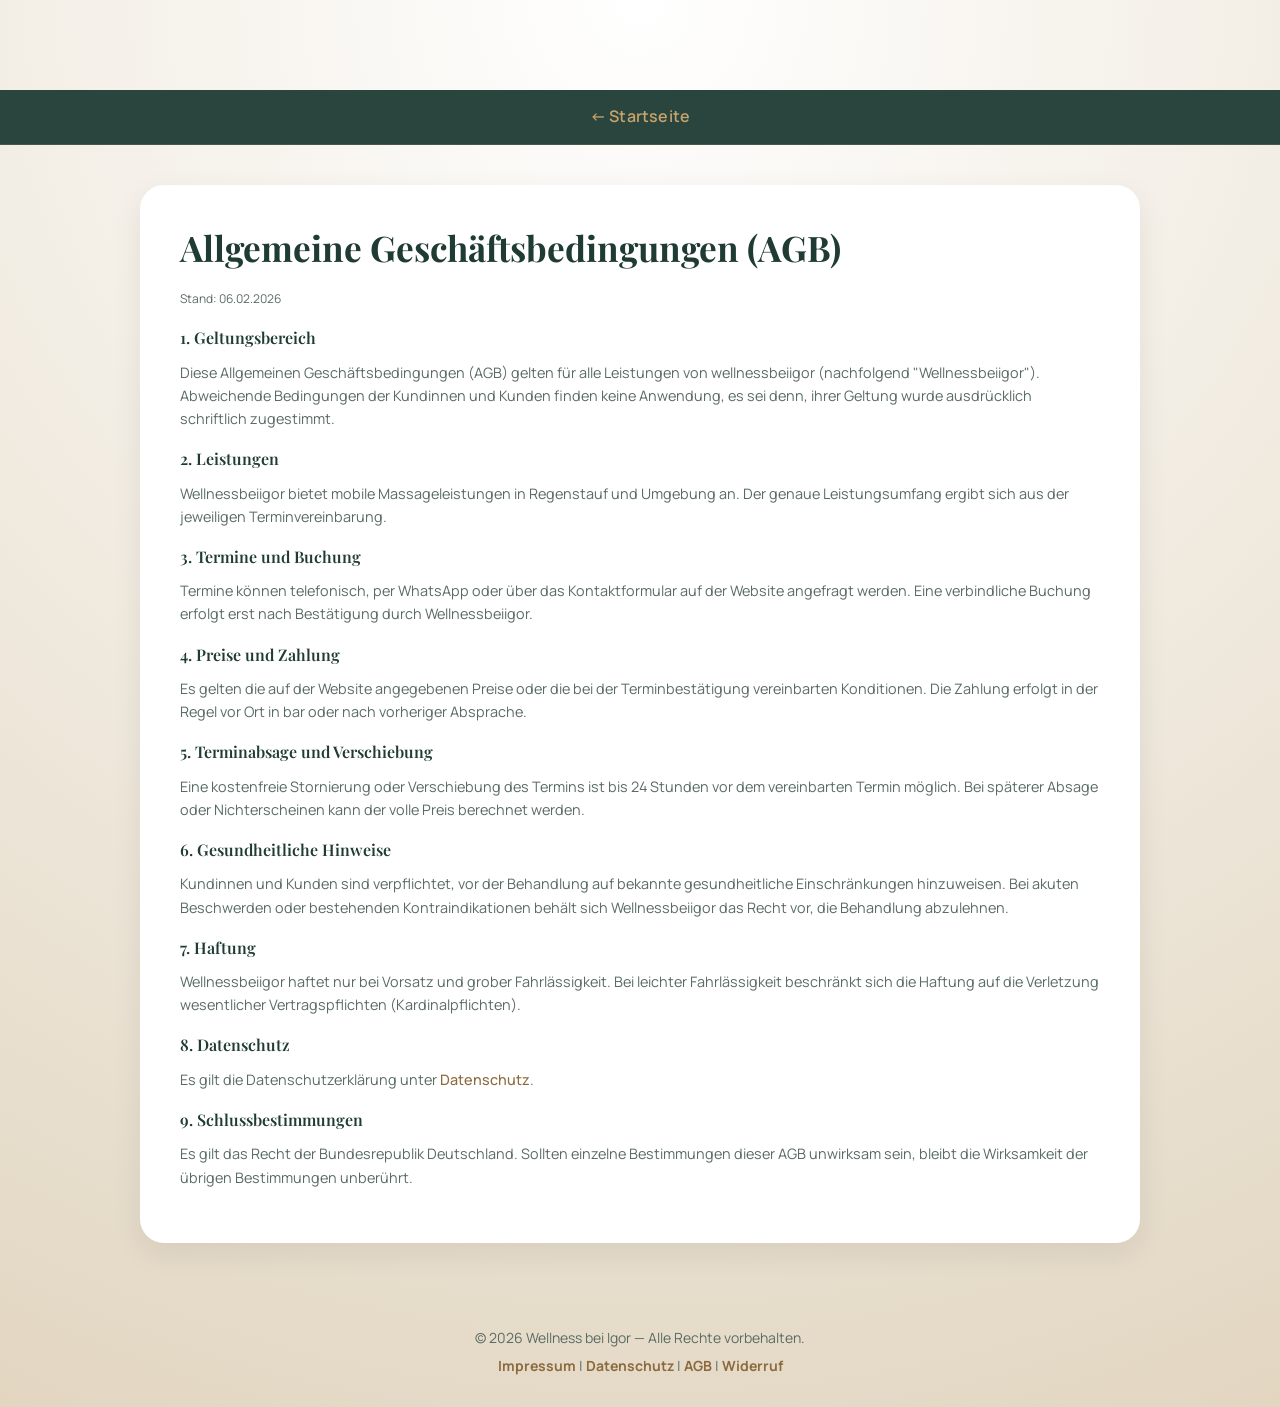
==== agb.html @ d2571547 "Initial commit Wellness project" ====
<!doctype html>
<html lang="de">
  <head>
    <meta charset="UTF-8" />
    <meta name="viewport" content="width=device-width, initial-scale=1.0" />
    <title>AGB – Wellness bei Igor</title>
    <meta
      name="description"
      content="Allgemeine Geschaeftsbedingungen von Wellness bei Igor."
    />
    <link rel="icon" type="image/png" sizes="512x512" href="/favicon-512.png" />
    <link
      rel="stylesheet"
      href="https://fonts.googleapis.com/css2?family=Manrope:wght@300;400;500;600;700&family=Playfair+Display:wght@500;600;700&family=Amarillo&display=swap"
    />
    <link rel="stylesheet" href="styles.css?v=1.33" />
    <script src="script.js?v=1.33" defer></script>
    <link
      rel="stylesheet"
      href="https://cdnjs.cloudflare.com/ajax/libs/font-awesome/6.5.0/css/all.min.css"
    />
  </head>
  <body class="legal-page">
    <nav>
      <ul>
        <li><a href="index.html" class="nav-back">← Startseite</a></li>
      </ul>
    </nav>

    <nav class="nav-hamburger">
      <div class="hamburger" id="hamburger">
        <span></span>
        <span></span>
        <span></span>
      </div>
      <ul class="nav-links" id="nav-links">
        <li><a href="index.html" class="nav-back">← Startseite</a></li>
      </ul>
    </nav>
    <main class="legal">
      <h1>Allgemeine Geschäftsbedingungen (AGB)</h1>
      <p><small>Stand: 06.02.2026</small></p>

      <h2>1. Geltungsbereich</h2>
      <p>
        Diese Allgemeinen Geschäftsbedingungen (AGB) gelten für alle Leistungen
        von wellnessbeiigor (nachfolgend "Wellnessbeiigor"). Abweichende
        Bedingungen der Kundinnen und Kunden finden keine Anwendung, es sei
        denn, ihrer Geltung wurde ausdrücklich schriftlich zugestimmt.
      </p>

      <h2>2. Leistungen</h2>
      <p>
        Wellnessbeiigor bietet mobile Massageleistungen in Regenstauf und
        Umgebung an. Der genaue Leistungsumfang ergibt sich aus der jeweiligen
        Terminvereinbarung.
      </p>

      <h2>3. Termine und Buchung</h2>
      <p>
        Termine können telefonisch, per WhatsApp oder über das Kontaktformular
        auf der Website angefragt werden. Eine verbindliche Buchung erfolgt erst
        nach Bestätigung durch Wellnessbeiigor.
      </p>

      <h2>4. Preise und Zahlung</h2>
      <p>
        Es gelten die auf der Website angegebenen Preise oder die bei der
        Terminbestätigung vereinbarten Konditionen. Die Zahlung erfolgt in der
        Regel vor Ort in bar oder nach vorheriger Absprache.
      </p>

      <h2>5. Terminabsage und Verschiebung</h2>
      <p>
        Eine kostenfreie Stornierung oder Verschiebung des Termins ist bis 24
        Stunden vor dem vereinbarten Termin möglich. Bei späterer Absage oder
        Nichterscheinen kann der volle Preis berechnet werden.
      </p>

      <h2>6. Gesundheitliche Hinweise</h2>
      <p>
        Kundinnen und Kunden sind verpflichtet, vor der Behandlung auf bekannte
        gesundheitliche Einschränkungen hinzuweisen. Bei akuten Beschwerden oder
        bestehenden Kontraindikationen behält sich Wellnessbeiigor das Recht
        vor, die Behandlung abzulehnen.
      </p>

      <h2>7. Haftung</h2>
      <p>
        Wellnessbeiigor haftet nur bei Vorsatz und grober Fahrlässigkeit. Bei
        leichter Fahrlässigkeit beschränkt sich die Haftung auf die Verletzung
        wesentlicher Vertragspflichten (Kardinalpflichten).
      </p>

      <h2>8. Datenschutz</h2>
      <p>
        Es gilt die Datenschutzerklärung unter
        <a href="datenschutz.html">Datenschutz</a>.
      </p>

      <h2>9. Schlussbestimmungen</h2>
      <p>
        Es gilt das Recht der Bundesrepublik Deutschland. Sollten einzelne
        Bestimmungen dieser AGB unwirksam sein, bleibt die Wirksamkeit der
        übrigen Bestimmungen unberührt.
      </p>
    </main>

    <footer>
      <p>
        © 2026 Wellness bei Igor — Alle Rechte vorbehalten.<br />
        <span class="footer-legal">
          <a href="impressum.html" class="footer-link">Impressum</a> |
          <a href="datenschutz.html" class="footer-link">Datenschutz</a> |
          <a href="agb.html" class="footer-link">AGB</a> |
          <a href="widerruf.html" class="footer-link">Widerruf</a>
        </span>
      </p>
    </footer>
  </body>
</html>
---- styles.css ----
@font-face {
  font-family: "Amarillo";
  src: url("Amarillo.woff2") format("woff2");
  font-weight: 400;
  font-style: normal;
  font-display: swap;
}

:root {
  --bg-main: #e2d6c1;
  --bg-soft: #efe6db;
  --bg-deep: #1f3b34;
  --accent: #c6a36b;
  --accent-dark: #8c6a3e;
  --text-dark: #1e2a26;
  --text-soft: #5a6b64;
  --white: #ffffff;
  --shadow: 0 16px 40px rgba(18, 28, 25, 0.15);
  --shadow-soft: 0 10px 30px rgba(18, 28, 25, 0.08);
}

@keyframes slideInUp {
  from {
    opacity: 0;
    transform: translateY(40px);
  }
  to {
    opacity: 1;
    transform: translateY(0);
  }
}

@keyframes slideInLeft {
  from {
    opacity: 0;
    transform: translateX(-40px);
  }
  to {
    opacity: 1;
    transform: translateX(0);
  }
}

.scroll-reveal {
  opacity: 0;
  transform: translateY(40px);
}

.scroll-reveal.visible {
  animation: slideInUp 0.6s ease-out forwards;
}

.scroll-reveal-item {
  opacity: 0;
  transform: translateY(30px);
}

.scroll-reveal-item.visible {
  animation: slideInUp 0.6s ease-out forwards;
}

* {
  margin: 0;
  padding: 0;
  box-sizing: border-box;
}

html {
  scroll-behavior: smooth;
}

body {
  font-family: "Manrope", Arial, sans-serif;
  background: radial-gradient(circle at top, #ffffff, var(--bg-main));
  color: var(--text-dark);
  line-height: 1.6;
  padding-top: 90px;
  overflow-x: hidden;
}

body.menu-open {
  overflow: hidden;
}

nav {
  display: flex;
  justify-content: center;
  align-items: center;
  width: 100%;
  padding: 14px 20px;
  position: fixed;
  top: 0;
  left: 0;
  background: rgba(31, 59, 52, 0.95);
  z-index: 1000;
  backdrop-filter: blur(12px);
  border-bottom: 1px solid rgba(198, 163, 107, 0.2);
}

nav ul {
  display: flex;
  gap: 24px;
  list-style: none;
}

nav a {
  text-decoration: none;
  font-size: 18px;
  color: var(--white);
  font-weight: 600;
  letter-spacing: 0.2px;
}

nav a:hover {
  color: var(--accent);
}

nav a.nav-back {
  color: var(--accent);
  font-size: 16px;
}

nav a.nav-back:hover {
  color: var(--white);
}

.nav-hamburger {
  display: none;
}

.hamburger {
  width: 28px;
  height: 25px;
  display: flex;
  flex-direction: column;
  justify-content: space-between;
  cursor: pointer;
  z-index: 10001;
}

.hamburger span {
  display: block;
  height: 3px;
  background: #ffffff;
  border-radius: 3px;
  transition: all 0.3s ease;
}

.hamburger.active span:nth-child(1) {
  transform: rotate(45deg) translate(6px, 6px);
}

.hamburger.active span:nth-child(2) {
  opacity: 0;
}

.hamburger.active span:nth-child(3) {
  transform: rotate(-45deg) translate(6px, -6px);
}

.nav-links {
  display: flex;
  flex-direction: column;
  position: fixed;
  top: 60px;
  right: 15px;
  background: linear-gradient(135deg, var(--bg-deep), rgba(31, 59, 52, 0.95));
  border: 1px solid rgba(198, 163, 107, 0.3);
  border-radius: 14px;
  box-shadow: 0 10px 40px rgba(0, 0, 0, 0.3);
  overflow: hidden;
  opacity: 0;
  transform: translateY(-20px);
  pointer-events: none;
  transition: all 0.4s ease;
  padding: 10px 0;
  min-width: 210px;
  z-index: 10000;
  background-image: var(--menu-bg-image, none);
  background-size: cover;
  background-position: center;
  background-repeat: no-repeat;
}

.nav-links.open {
  opacity: 1;
  transform: translateY(0);
  pointer-events: auto;
}

.nav-links li {
  list-style: none;
  opacity: 0;
  transform: translateY(-10px);
  transition: all 0.3s ease;
  padding: 10px 20px;
}

.nav-links.open li {
  opacity: 1;
  transform: translateY(0);
}

.nav-links a {
  text-decoration: none;
  color: var(--white);
  font-weight: 600;
  display: block;
  letter-spacing: 0.3px;
}

.nav-links a:hover {
  color: var(--accent);
}

.nav-links a.nav-back {
  color: var(--accent);
  font-size: 0.95rem;
}

.nav-links a.nav-back:hover {
  color: var(--white);
}

.nav-divider {
  height: 1px;
  background: rgba(198, 163, 107, 0.3);
  margin: 6px 0;
}

.nav-links li:nth-child(2).nav-divider {
  margin: 2px 0 6px 0;
}

.nav-brand {
  color: var(--accent);
  font-weight: 700;
  font-size: 0.95rem;
  letter-spacing: 0.5px;
  padding: 12px 20px;
  text-transform: uppercase;
}

.nav-links.open li:nth-child(1) {
  transition-delay: 0.05s;
}
.nav-links.open li:nth-child(2) {
  transition-delay: 0.1s;
}
.nav-links.open li:nth-child(3) {
  transition-delay: 0.15s;
}
.nav-links.open li:nth-child(4) {
  transition-delay: 0.2s;
}
.nav-links.open li:nth-child(5) {
  transition-delay: 0.25s;
}
.nav-links.open li:nth-child(6) {
  transition-delay: 0.3s;
}
.nav-links.open li:nth-child(7) {
  transition-delay: 0.35s;
}
.nav-links.open li:nth-child(8) {
  transition-delay: 0.4s;
}
.nav-links.open li:nth-child(9) {
  transition-delay: 0.45s;
}
.nav-links.open li:nth-child(10) {
  transition-delay: 0.5s;
}
.nav-links.open li:nth-child(11) {
  transition-delay: 0.55s;
}
.nav-links.open li:nth-child(12) {
  transition-delay: 0.6s;
}
.nav-links.open li:nth-child(13) {
  transition-delay: 0.65s;
}

.hero {
  width: min(1200px, 92%);
  margin: -12px auto 100px;
  display: grid;
  grid-template-columns: repeat(auto-fit, minmax(280px, 1fr));
  gap: 32px;
  align-items: center;
  position: relative;
}

.hero > * {
  min-width: 0;
}

.hero::before {
  content: "";
  position: absolute;
  inset: -40px -20px auto -20px;
  height: 300px;
  background: linear-gradient(120deg, #ffffff, #f0e5d6);
  border-radius: 28px;
  z-index: -1;
  box-shadow: var(--shadow-soft);
}

.hero-content h1 {
  font-family: "Amarillo", sans-serif;
  font-size: clamp(1.5rem, 4vw, 2.8rem);
  color: var(--bg-deep);
  margin-bottom: 6px;
  white-space: nowrap;
}

.hero-badge {
  display: inline-block;
  padding: 8px 16px;
  border-radius: 999px;
  background: rgba(198, 163, 107, 0.15);
  color: var(--accent-dark);
  font-weight: 600;
  text-transform: uppercase;
  letter-spacing: 1.2px;
  font-size: 0.75rem;
  margin-bottom: 16px;
}

.hero-lead {
  color: var(--text-soft);
  font-size: clamp(1.05rem, 2.8vw, 1.25rem);
  margin-top: 25px;
  margin-bottom: 24px;
}

.hero-actions {
  display: flex;
  flex-wrap: wrap;
  gap: 12px;
  margin-bottom: 28px;
}

.btn {
  display: inline-flex;
  align-items: center;
  justify-content: center;
  padding: 12px 22px;
  border-radius: 999px;
  text-decoration: none;
  font-weight: 600;
  transition:
    transform 0.2s ease,
    box-shadow 0.2s ease;
  min-height: 44px;
}

.btn-primary {
  background: var(--bg-deep);
  color: var(--white);
  box-shadow: var(--shadow-soft);
}

.btn-ghost {
  border: 1px solid rgba(31, 59, 52, 0.2);
  color: var(--bg-deep);
  background: transparent;
}

.btn:hover {
  transform: translateY(-2px);
}

.hero-meta {
  display: grid;
  grid-template-columns: repeat(auto-fit, minmax(140px, 1fr));
  gap: 16px;
}

.hero-meta div {
  background: var(--white);
  border-radius: 18px;
  padding: 16px;
  box-shadow: var(--shadow-soft);
  text-align: center;
}

.hero-meta span {
  display: block;
  font-size: 1.2rem;
  font-weight: 700;
  color: var(--bg-deep);
}

.hero-meta small {
  color: var(--text-soft);
  font-size: 0.85rem;
}

.hero-panel {
  background: var(--white);
  border-radius: 22px;
  padding: 24px;
  box-shadow: var(--shadow);
}

.hero-panel h2 {
  font-family: "Playfair Display", serif;
  font-size: clamp(1.4rem, 3vw, 2rem);
  margin-bottom: 10px;
  color: var(--bg-deep);
}

.hero-panel p {
  color: var(--text-soft);
  margin-bottom: 16px;
}

.hero-slider {
  position: relative;
  height: clamp(320px, 60vh, 520px);
  overflow: hidden;
  margin: 20px auto 100px;
  width: min(1200px, 92%);
  border-radius: 26px;
  box-shadow: var(--shadow);
}

.slide {
  position: absolute;
  inset: 0;
  background-size: cover;
  background-position: center;
  opacity: 0;
  transition: opacity 1s ease;
}

.slide::after {
  content: "";
  position: absolute;
  inset: 0;
  background: linear-gradient(90deg, rgba(0, 0, 0, 0.45), transparent);
}

.slide.active {
  opacity: 1;
}

.slide-text {
  position: absolute;
  bottom: 18%;
  left: 10%;
  color: white;
  opacity: 0;
  transform: translateY(20px);
  transition: 0.8s;
  z-index: 1;
}

.slide-text h1 {
  font-family: "Playfair Display", serif;
  font-size: clamp(2rem, 4vw, 2.8rem);
  margin-bottom: 8px;
}

.slide-text.active {
  opacity: 1;
  transform: translateY(0);
}

#offers {
  width: min(1200px, 92%);
  margin: 0 auto;
  padding: 100px 0 100px;
  text-align: center;
  display: grid;
  grid-template-columns: repeat(auto-fit, minmax(250px, 1fr));
  gap: 24px;
}

#offers h2 {
  grid-column: 1 / -1;
  margin-bottom: 10px;
  font-family: "Playfair Display", serif;
  font-size: clamp(1.8rem, 4vw, 2.6rem);
  color: var(--bg-deep);
}

.card {
  background: var(--white);
  border-radius: 22px;
  box-shadow: var(--shadow-soft);
  cursor: pointer;
  transition: transform 0.3s ease;
  overflow: hidden;
  display: flex;
  flex-direction: column;
  text-align: left;
}

.card:hover {
  transform: translateY(-6px);
}

.card img {
  width: 100%;
  height: 200px;
  object-fit: cover;
}

.card h2 {
  padding: 16px 16px 6px;
  font-size: 1.1rem;
  color: var(--bg-deep);
}

.card .price {
  padding: 0 16px 6px;
  font-weight: 700;
  color: var(--accent-dark);
}

.card p {
  padding: 0 16px 20px;
  color: var(--text-soft);
  flex-grow: 1;
}

#offers .scroll-reveal-item:nth-child(2) {
  animation-delay: 0.1s;
}

#offers .scroll-reveal-item:nth-child(3) {
  animation-delay: 0.2s;
}

#offers .scroll-reveal-item:nth-child(4) {
  animation-delay: 0.3s;
}

#offers .scroll-reveal-item:nth-child(5) {
  animation-delay: 0.4s;
}

.benefits,
.process,
.faq {
  width: min(1200px, 92%);
  margin: 0 auto 100px;
  text-align: center;
}

.audience,
.equipment,
.service-area {
  width: min(1200px, 92%);
  margin: 0 auto 100px;
  text-align: center;
}

.benefits h2,
.process h2,
.faq h2,
#testimonials h2 {
  font-family: "Playfair Display", serif;
  font-size: clamp(1.8rem, 4vw, 2.5rem);
  color: var(--bg-deep);
  margin-bottom: 24px;
}

.audience h2,
.equipment h2,
.service-area h2 {
  font-family: "Playfair Display", serif;
  font-size: clamp(1.8rem, 4vw, 2.5rem);
  color: var(--bg-deep);
  margin-bottom: 24px;
}

.audience-grid {
  display: grid;
  grid-template-columns: repeat(auto-fit, minmax(220px, 1fr));
  gap: 18px;
}

.audience-grid article {
  background: var(--white);
  border-radius: 20px;
  padding: 20px;
  box-shadow: var(--shadow-soft);
  text-align: left;
}

.audience-grid h3 {
  margin-bottom: 8px;
  color: var(--bg-deep);
}

.audience-grid p {
  color: var(--text-soft);
  font-size: 0.95rem;
}

.audience-grid .scroll-reveal-item:nth-child(1) {
  animation-delay: 0.1s;
}

.audience-grid .scroll-reveal-item:nth-child(2) {
  animation-delay: 0.2s;
}

.audience-grid .scroll-reveal-item:nth-child(3) {
  animation-delay: 0.3s;
}

.audience-grid .scroll-reveal-item:nth-child(4) {
  animation-delay: 0.4s;
}

.equipment-card {
  background: var(--white);
  border-radius: 24px;
  padding: 26px;
  box-shadow: var(--shadow-soft);
  display: grid;
  grid-template-columns: repeat(auto-fit, minmax(240px, 1fr));
  gap: 20px;
  text-align: left;
}

.equipment-card p {
  color: var(--text-soft);
  margin-bottom: 16px;
}

.pill-list {
  display: flex;
  flex-wrap: wrap;
  gap: 10px;
}

.pill-list span {
  background: rgba(198, 163, 107, 0.2);
  color: var(--accent-dark);
  padding: 6px 12px;
  border-radius: 999px;
  font-size: 0.85rem;
  font-weight: 600;
}

.equipment-note {
  background: linear-gradient(120deg, #1f3b34, #2d5a4f);
  color: var(--white);
  border-radius: 20px;
  padding: 20px;
}

.equipment-note h3 {
  margin-bottom: 8px;
}

.equipment-note p {
  color: rgba(255, 255, 255, 0.85);
}

.service-area p {
  color: var(--text-soft);
  margin-bottom: 16px;
}

.area-list {
  display: flex;
  flex-wrap: wrap;
  gap: 10px;
  justify-content: center;
  margin-bottom: 18px;
}

.area-list span {
  background: var(--white);
  border: 1px solid rgba(31, 59, 52, 0.15);
  padding: 6px 12px;
  border-radius: 999px;
  font-size: 0.9rem;
  color: var(--bg-deep);
}

.benefit-grid {
  display: grid;
  grid-template-columns: repeat(auto-fit, minmax(220px, 1fr));
  gap: 18px;
}

.benefit-grid article {
  background: var(--white);
  border-radius: 20px;
  padding: 20px;
  box-shadow: var(--shadow-soft);
}

.benefit-grid i {
  font-size: 1.5rem;
  color: var(--accent-dark);
  margin-bottom: 10px;
}

.benefit-grid h3 {
  margin-bottom: 8px;
  color: var(--bg-deep);
}

.benefit-grid p {
  color: var(--text-soft);
  font-size: 0.95rem;
}

.benefit-grid .scroll-reveal-item:nth-child(1) {
  animation-delay: 0.1s;
}

.benefit-grid .scroll-reveal-item:nth-child(2) {
  animation-delay: 0.2s;
}

.benefit-grid .scroll-reveal-item:nth-child(3) {
  animation-delay: 0.3s;
}

.benefit-grid .scroll-reveal-item:nth-child(4) {
  animation-delay: 0.4s;
}

.process-grid {
  display: grid;
  grid-template-columns: repeat(auto-fit, minmax(220px, 1fr));
  gap: 18px;
}

.process-grid div {
  background: var(--white);
  border-radius: 20px;
  padding: 22px;
  box-shadow: var(--shadow-soft);
  text-align: left;
}

.process-grid span {
  width: 36px;
  height: 36px;
  border-radius: 50%;
  display: inline-flex;
  align-items: center;
  justify-content: center;
  background: rgba(198, 163, 107, 0.2);
  color: var(--accent-dark);
  font-weight: 700;
  margin-bottom: 10px;
}

.process-grid h3 {
  margin-bottom: 8px;
  color: var(--bg-deep);
}

.process-grid p {
  color: var(--text-soft);
  font-size: 0.95rem;
}

.process-grid .scroll-reveal-item:nth-child(1) {
  animation-delay: 0.1s;
}

.process-grid .scroll-reveal-item:nth-child(2) {
  animation-delay: 0.2s;
}

.process-grid .scroll-reveal-item:nth-child(3) {
  animation-delay: 0.3s;
}

.faq-grid {
  display: grid;
  grid-template-columns: repeat(auto-fit, minmax(240px, 1fr));
  gap: 18px;
  text-align: left;
}

.faq-grid details {
  background: var(--white);
  border-radius: 18px;
  padding: 16px 18px;
  box-shadow: var(--shadow-soft);
}

.faq-grid summary {
  cursor: pointer;
  font-weight: 600;
  color: var(--bg-deep);
  margin-bottom: 8px;
}

.faq-grid p {
  color: var(--text-soft);
  font-size: 0.95rem;
}

.detail {
  position: fixed;
  inset: 0;
  background: rgba(0, 0, 0, 0.85);
  display: none;
  align-items: center;
  justify-content: center;
  z-index: 9999;
}

.detail.open {
  display: flex;
}

.panel {
  width: 95%;
  max-width: 1100px;
  max-height: 95vh;
  overflow-y: auto;
  background: linear-gradient(to bottom, #fff, #f5ede3);
  border-radius: 24px;
  padding: 30px;
}

.detail-image {
  width: 100%;
  height: 420px;
  object-fit: cover;
  border-radius: 20px;
  margin-bottom: 25px;
}

.features {
  display: flex;
  flex-wrap: wrap;
  gap: 8px;
  margin: 15px 0;
}

.chip {
  background: var(--accent);
  color: white;
  padding: 6px 14px;
  border-radius: 20px;
  font-size: 0.85rem;
}

.meta {
  display: flex;
  justify-content: space-between;
  align-items: center;
}

#cta {
  width: min(1000px, 92%);
  margin: 0 auto 100px;
  padding: 40px 30px;
  text-align: center;
  background: linear-gradient(120deg, #1f3b34, #2d5a4f);
  color: var(--white);
  border-radius: 28px;
  box-shadow: var(--shadow);
}

#cta p {
  font-style: normal;
  font-size: clamp(1rem, 2.6vw, 1.3rem);
  color: rgba(255, 255, 255, 0.9);
}

#booking {
  width: min(700px, 92%);
  margin: 0 auto 100px;
  padding: 30px 25px;
  border-radius: 24px;
  box-shadow: var(--shadow-soft);
  background: var(--white);
}

#booking h2 {
  font-family: "Playfair Display", serif;
  color: var(--bg-deep);
  margin-bottom: 8px;
}

.form-group {
  display: flex;
  flex-direction: column;
  margin-bottom: 15px;
}

input,
select,
button {
  padding: 12px;
  border-radius: 12px;
  border: 1px solid rgba(30, 42, 38, 0.2);
  width: 100%;
  font-family: inherit;
}

button {
  background: var(--bg-deep);
  color: white;
  border: none;
  cursor: pointer;
  min-height: 44px;
  font-weight: 600;
}

.social-buttons {
  width: min(1200px, 92%);
  margin: 60px auto 40px;
  display: flex;
  justify-content: center;
  gap: 20px;
  z-index: 1000;
}

.social-btn {
  width: 56px;
  height: 56px;
  border-radius: 50%;
  display: grid;
  place-items: center;
  color: white;
  font-size: 1.2rem;
  transition:
    transform 0.2s ease,
    box-shadow 0.2s ease;
  box-shadow: var(--shadow-soft);
}

.social-btn:hover {
  transform: translateY(-4px);
  box-shadow: var(--shadow);
}

.instagram {
  background: #e1306c;
}
.whatsapp {
  background: #25d366;
}
.facebook {
  background: #1877f2;
}

.hidden {
  display: none;
}

.footer-logo {
  display: flex;
  justify-content: center;
  margin: 50px 0 20px;
}

.footer-logo img {
  max-width: 180px;
}

footer {
  text-align: center;
  padding: 24px 0 30px;
  font-size: 14px;
  color: var(--text-soft);
}

footer .footer-link {
  color: var(--accent-dark);
  text-decoration: none;
  font-weight: bold;
}

.footer-legal {
  display: inline-block;
  margin-top: 6px;
}

.legal {
  width: min(1000px, 92%);
  margin: 40px auto 60px;
  background: var(--white);
  border-radius: 24px;
  padding: 40px;
  box-shadow: var(--shadow-soft);
}

.legal h1 {
  font-family: "Playfair Display", serif;
  color: var(--bg-deep);
  margin-bottom: 16px;
  font-size: clamp(1.8rem, 4vw, 2.2rem);
  line-height: 1.3;
}

.legal h2 {
  font-family: "Playfair Display", serif;
  color: var(--bg-deep);
  margin: 24px 0 12px;
  font-size: 1.3rem;
  font-weight: 600;
}

.legal p {
  color: var(--text-soft);
  line-height: 1.8;
  margin-bottom: 14px;
  font-size: 1rem;
}

.legal ul,
.legal ol {
  margin-left: 24px;
  margin-bottom: 14px;
  color: var(--text-soft);
  line-height: 1.8;
}

.legal li {
  margin-bottom: 8px;
  font-size: 1rem;
}

.legal a {
  color: var(--accent-dark);
  text-decoration: none;
  font-weight: 500;
}

.legal a:hover {
  color: var(--bg-deep);
  text-decoration: underline;
}

.legal small {
  font-size: 0.85rem;
  color: var(--text-soft);
}

.legal-page nav {
  position: sticky;
  top: 0;
  background: rgba(31, 59, 52, 0.95);
  padding: 14px 20px;
  border-bottom: 1px solid rgba(198, 163, 107, 0.2);
}

.legal-page nav ul {
  display: flex;
  gap: 24px;
  align-items: center;
}

.legal-page nav li:first-child {
  margin-right: 0;
  padding-right: 0;
  border-right: none;
}

.legal-page nav li:first-child a {
  color: var(--accent);
  font-size: 16px;
}

.legal-page nav li:nth-child(2) {
  display: none;
  padding-left: 0;
}

@media (max-width: 768px) {
  .legal-page .nav-hamburger {
    display: flex;
  }

  .legal-page .hamburger {
    display: none;
  }

  .legal-page .nav-links {
    position: static;
    opacity: 1;
    transform: none;
    pointer-events: auto;
    flex-direction: row;
    background: transparent;
    border: none;
    box-shadow: none;
    padding: 14px 18px;
    min-width: auto;
    flex-grow: 1;
  }

  .legal-page .nav-links li {
    opacity: 1;
    transform: none;
    padding: 0;
    margin: 0;
  }

  .legal-page .nav-links li a {
    color: var(--accent);
    font-size: 16px;
  }

  .legal-page nav ul {
    gap: 0;
  }

  .legal-page nav li:first-child {
    margin-right: 0;
    padding-right: 0;
    border-right: none;
  }

  .legal-page .nav-hamburger {
    display: flex;
    justify-content: flex-start;
  }

  .legal {
    padding: 28px 24px;
    margin: 30px auto 50px;
  }

  .legal h1 {
    font-size: 1.8rem;
    margin-bottom: 12px;
  }

  .legal h2 {
    font-size: 1.1rem;
    margin: 18px 0 10px;
  }

  .legal p {
    font-size: 0.95rem;
    line-height: 1.65;
  }

  .legal ul,
  .legal ol {
    margin-left: 20px;
    font-size: 0.95rem;
  }

  .legal li {
    margin-bottom: 8px;
  }

  .legal a {
    color: var(--accent-dark);
    font-weight: 500;
  }
}

footer .footer-link:hover {
  color: var(--bg-deep);
}

.legal-links {
  background-color: var(--bg-soft);
  border-left: 4px solid var(--accent);
  padding: 20px;
  margin: 30px 0;
  border-radius: 4px;
}

.legal-links h3 {
  font-size: 1rem;
  font-weight: 600;
  margin-bottom: 15px;
  color: var(--text-dark);
}

.legal-links ul {
  list-style: none;
  padding: 0;
  margin: 0;
}

.legal-links li {
  margin-bottom: 10px;
}

.legal-links a {
  color: var(--accent-dark);
  text-decoration: none;
  font-weight: 500;
  transition: color 0.3s ease;
}

.legal-links a:hover {
  color: var(--accent);
  text-decoration: underline;
}

.kontakt {
  display: flex;
  justify-content: center;
  align-items: center;
  text-align: center;
  margin: 40px 0;
  font-size: 1.1rem;
  line-height: 1.6;
  color: var(--text-dark);
}

.kontakt i {
  margin-right: 8px;
  color: var(--accent-dark);
}

.stars {
  color: #f2c94c;
  margin-bottom: 10px;
  font-size: 1.2rem;
}

#testimonials {
  width: min(1200px, 92%);
  margin: 0 auto 100px;
  padding-top: 40px;
  overflow: hidden;
}

.testimonials-slider {
  overflow: hidden;
}

.testimonials-track {
  display: flex;
  transition: transform 0.6s ease;
}

.testimonial {
  flex: 0 0 100%;
  padding: 50px 20px;
  box-sizing: border-box;
  background-color: var(--bg-deep);
  color: var(--white);
  text-align: center;
  border-radius: 20px;
  box-shadow: var(--shadow-soft);
}

.testimonial cite {
  display: block;
  margin-top: 12px;
  color: rgba(255, 255, 255, 0.8);
}

.testimonial-arrows {
  display: none;
  justify-content: center;
  gap: 20px;
  margin-top: 20px;
}

.testimonial-arrows button {
  background: var(--bg-deep);
  border: none;
  color: #fff;
  font-size: 32px;
  width: 48px;
  height: 48px;
  border-radius: 50%;
  cursor: pointer;
  display: flex;
  align-items: center;
  justify-content: center;
  transition: transform 0.2s ease;
}

.testimonial-arrows button:hover {
  transform: scale(1.1);
}

.contact-section {
  width: min(1100px, 92%);
  margin: 100px auto 100px;
  padding: 50px 30px;
  background: rgb(255, 241, 220);
  border-radius: 24px;
  box-shadow: var(--shadow-soft);
  text-align: center;
}

.contact-section h2 {
  font-size: clamp(1.7rem, 3vw, 2.3rem);
  color: var(--bg-deep);
  margin-bottom: 16px;
  font-family: "Playfair Display", serif;
}

.contact-info {
  font-size: 1rem;
  color: var(--text-dark);
  line-height: 1.8;
  margin-bottom: 12px;
}

.contact-info a,
.kontakt a {
  color: var(--text-dark);
  text-decoration: none;
  font-weight: 500;
  transition: color 0.3s ease;
}

.contact-info a:visited,
.kontakt a:visited {
  color: var(--text-dark);
}

.contact-info a:hover,
.contact-info a:focus,
.kontakt a:hover,
.kontakt a:focus {
  color: var(--accent-dark);
  text-decoration: underline;
}

.opening-hours {
  font-size: 1rem;
  color: var(--accent-dark);
  margin-bottom: 20px;
  font-weight: 600;
}

.map-wrapper {
  position: relative;
  width: min(680px, 92%);
  height: 380px;
  margin: 0 auto 30px;
  border-radius: 18px;
  overflow: hidden;
  box-shadow: var(--shadow);
}

.map-wrapper iframe {
  position: absolute;
  inset: 0;
  width: 100%;
  height: 100%;
  border: 0;
}

.full-line {
  width: min(1200px, 92%);
  height: 2px;
  margin: 80px auto;
  background: linear-gradient(
    to right,
    transparent,
    rgba(31, 59, 52, 0.4),
    transparent
  );
}

@media (max-width: 1024px) {
  nav {
    display: none;
  }

  .nav-hamburger {
    display: flex;
    justify-content: space-between;
    align-items: flex-start;
    padding: 14px 18px;
    position: fixed;
    top: 0;
    left: 0;
    width: 100%;
    background: rgba(31, 59, 52, 0.63);
    z-index: 1000;
    backdrop-filter: blur(12px);
    border-bottom: 1px solid rgba(198, 163, 107, 0.2);
  }

  .nav-links {
    position: fixed;
    inset: 0;
    margin: 0;
    min-width: 100%;
    width: 100vw;
    height: 100vh;
    padding: 120px 28px 40px;
    border: none;
    border-radius: 0;
    background-image: var(--menu-bg-image);
    background-size: cover;
    background-position: center;
    background-repeat: no-repeat;
    box-shadow: none;
    justify-content: center;
    align-items: center;
    gap: 24px;
    text-align: center;
    opacity: 0;
    transform: translateY(-12px);
    transition:
      opacity 0.4s ease,
      transform 0.4s ease;
  }

  .nav-links.open {
    opacity: 1;
    transform: translateY(0);
    pointer-events: auto;
  }

  .nav-links::before {
    content: "";
    position: absolute;
    inset: 0;
    background: rgba(0, 0, 0, 0.5);
    pointer-events: none;
  }

  .nav-links li {
    text-align: center;
    padding: 0;
    position: relative;
    z-index: 2;
    transform: translateY(18px);
    opacity: 0;
    transition:
      transform 0.35s ease,
      opacity 0.35s ease;
  }

  .nav-links.open li {
    transform: translateY(0);
    opacity: 1;
  }

  .nav-links a {
    font-size: clamp(1.75rem, 5vw, 2.5rem);
    color: #ffffff;
    position: relative;
    display: inline-block;
    padding: 6px 0;
    transition: opacity 0.2s ease;
  }

  .nav-links a::after {
    content: "";
    position: absolute;
    left: 0;
    bottom: 0;
    width: 100%;
    height: 2px;
    background: rgba(255, 255, 255, 0.7);
    transform: scaleX(0);
    transform-origin: left;
    transition: transform 0.25s ease;
  }

  .nav-links a:hover,
  .nav-links a:focus {
    opacity: 0.85;
  }

  .nav-links a:hover::after,
  .nav-links a:focus::after {
    transform: scaleX(1);
  }

  .nav-divider {
    width: min(320px, 70%);
    margin: 10px auto;
  }

  .nav-brand {
    margin-top: 14px;
  }

  .testimonial-arrows {
    display: flex;
  }
}

@media (max-width: 768px) {
  body {
    padding-top: 80px;
  }

  .hero::before {
    height: 240px;
  }

  .hero-meta {
    grid-template-columns: repeat(2, 1fr);
  }

  .hero-slider {
    border-radius: 20px;
  }

  .social-buttons {
    margin: 50px auto 40px;
    gap: 18px;
  }

  .social-btn {
    width: 54px;
    height: 54px;
    font-size: 1.15rem;
  }
}

.legal h2 {
  font-size: 1rem;
  margin: 16px 0 10px;
}

.legal p {
  font-size: 0.9rem;
  line-height: 1.6;
}

.legal small {
  font-size: 0.75rem;
  color: var(--text-soft);
}

.legal ul,
.legal ol {
  margin-left: 18px;
  font-size: 0.9rem;
}

.legal li {
  margin-bottom: 6px;
  line-height: 1.5;
}

.legal br {
  line-height: 1.4;
}

@media (max-width: 480px) {
  body {
    padding-top: 72px;
  }

  .hero-lead {
    font-size: 1.05rem;
    line-height: 1.55;
    overflow-wrap: anywhere;
    hyphens: auto;
  }

  .hero::before {
    inset: -20px -10px auto -10px;
    height: 210px;
  }

  .hero-meta {
    grid-template-columns: 1fr;
  }

  .hero-content h1 {
    font-family: "Amarillo", sans-serif !important;
    font-size: 1.65rem;
    text-align: center;
  }

  .map-wrapper {
    height: 300px;
  }

  .legal {
    padding: 20px 16px;
    margin: 20px auto 40px;
    border-radius: 16px;
  }

  .legal h1 {
    font-size: 1.35rem;
    margin-bottom: 8px;
    line-height: 1.25;
  }

  .legal h2 {
    font-size: 0.95rem;
    margin: 14px 0 8px;
    font-weight: 600;
  }

  .legal p {
    font-size: 0.85rem;
    line-height: 1.55;
    margin-bottom: 12px;
  }

  .legal small {
    font-size: 0.7rem;
  }

  .legal ul,
  .legal ol {
    margin-left: 16px;
    font-size: 0.85rem;
  }

  .legal li {
    margin-bottom: 5px;
    line-height: 1.45;
  }
}

@media (max-width: 420px) {
  .nav-links {
    left: 12px;
    right: 12px;
    min-width: unset;
  }

  .hero-actions .btn,
  .cta-actions .btn,
  .hero-panel .btn {
    width: 100%;
  }

  .hero-slider {
    height: 280px;
  }

  .card img {
    height: 180px;
  }

  .testimonial {
    padding: 36px 16px;
  }

  #cta {
    padding: 28px 20px;
  }

  #booking {
    padding: 24px 18px;
  }

  .contact-section {
    padding: 32px 18px;
  }

  .map-wrapper {
    height: 260px;
  }

  .social-buttons {
    width: min(1200px, 92%);
    margin: 40px auto 30px;
    gap: 16px;
  }

  .social-btn {
    width: 50px;
    height: 50px;
    font-size: 1.1rem;
  }

  .equipment-card {
    padding: 20px;
  }

  .service-area .btn {
    width: 100%;
  }

  .legal {
    padding: 18px 14px;
    margin: 18px auto 35px;
    border-radius: 14px;
    width: min(100%, calc(100% - 16px));
  }

  .legal h1 {
    font-size: 1.2rem;
    margin-bottom: 6px;
    line-height: 1.2;
    word-wrap: break-word;
  }

  .legal h2 {
    font-size: 0.9rem;
    margin: 12px 0 6px;
    font-weight: 600;
  }

  .legal p {
    font-size: 0.8rem;
    line-height: 1.5;
    margin-bottom: 10px;
  }

  .legal small {
    font-size: 0.65rem;
  }

  .legal ul,
  .legal ol {
    margin-left: 14px;
    padding-left: 0;
    font-size: 0.8rem;
  }

  .legal li {
    margin-bottom: 4px;
    line-height: 1.4;
    word-break: break-word;
  }

  .legal a {
    word-break: break-word;
  }

  .legal br {
    display: none;
  }
}

@media (max-width: 390px) {
  .hero::before {
    height: 200px;
  }

  .hero-content h1 {
    font-family: "Amarillo", sans-serif !important;
    font-size: 1.55rem;
  }

  .hero-lead {
    font-size: 1.02rem;
  }

  .legal {
    padding: 16px 12px;
    margin: 16px auto 32px;
  }

  .legal h1 {
    font-size: 1.1rem;
    margin-bottom: 5px;
  }

  .legal h2 {
    font-size: 0.85rem;
    margin: 10px 0 5px;
  }

  .legal p {
    font-size: 0.75rem;
    line-height: 1.45;
    margin-bottom: 8px;
  }

  .legal ul,
  .legal ol {
    margin-left: 12px;
    font-size: 0.75rem;
  }

  .legal li {
    margin-bottom: 3px;
    line-height: 1.35;
  }
}

@media (max-width: 360px) {
  body {
    padding-top: 68px;
  }

  .hero::before {
    height: 190px;
  }

  .hero-content h1 {
    font-family: "Amarillo", sans-serif !important;
    font-size: 1.45rem;
  }

  .hero-panel {
    padding: 18px;
  }

  .legal {
    padding: 14px 10px;
    margin: 14px auto 28px;
    border-radius: 12px;
  }

  .legal h1 {
    font-size: 1rem;
    margin-bottom: 4px;
    word-break: break-word;
  }

  .legal h2 {
    font-size: 0.8rem;
    margin: 8px 0 4px;
    font-weight: 600;
  }

  .legal p {
    font-size: 0.7rem;
    line-height: 1.4;
    margin-bottom: 6px;
  }

  .legal small {
    font-size: 0.6rem;
  }

  .legal ul,
  .legal ol {
    margin-left: 10px;
    font-size: 0.7rem;
  }

  .legal li {
    margin-bottom: 2px;
    line-height: 1.3;
  }
}

img,
video {
  max-width: 100%;
  height: auto;
}

a,
button {
  min-height: 44px;
}

.hero-slider.scroll-reveal {
  animation-delay: 0.1s;
}

.faq-grid .scroll-reveal-item:nth-child(1) {
  animation-delay: 0.1s;
}

.faq-grid .scroll-reveal-item:nth-child(2) {
  animation-delay: 0.2s;
}

.faq-grid .scroll-reveal-item:nth-child(3) {
  animation-delay: 0.3s;
}

.faq-grid .scroll-reveal-item:nth-child(4) {
  animation-delay: 0.4s;
}

.equipment-card.scroll-reveal-item {
  animation-delay: 0.1s;
}

.service-area .scroll-reveal-item:nth-child(1) {
  animation-delay: 0.1s;
}

.service-area .scroll-reveal-item:nth-child(2) {
  animation-delay: 0.2s;
}

#cta.scroll-reveal {
  animation-delay: 0.1s;
}

#booking.scroll-reveal {
  animation-delay: 0.1s;
}

#testimonials.scroll-reveal {
  animation-delay: 0.1s;
}

@media (hover: none) {
  .btn:hover,
  .card:hover,
  .testimonial-arrows button:hover {
    transform: none;
  }
}

@media (max-width: 768px) {
  .nav-links {
    inset: 0;
    width: 100vw;
    height: 100vh;
    padding: 120px 28px 40px;
    border-radius: 0;
    background-image: url("m1.jpg");
    background-size: cover;
    background-position: center;
    background-repeat: no-repeat;
    display: flex;
    justify-content: center;
    align-items: center;
    gap: 24px;
    text-align: center;
    opacity: 0;
    transform: translateY(-12px);
    transition:
      opacity 0.4s ease,
      transform 0.4s ease;
  }

  .nav-links::before {
    content: "";
    position: absolute;
    inset: 0;
    background: rgba(0, 0, 0, 0.5);
    pointer-events: none;
  }

  .nav-links.open {
    opacity: 1;
    transform: translateY(0);
    pointer-events: auto;
  }

  .nav-links li {
    transform: translateY(18px);
    opacity: 0;
    transition:
      transform 0.35s ease,
      opacity 0.35s ease;
    z-index: 2;
    position: relative;
  }

  .nav-links.open li {
    transform: translateY(0);
    opacity: 1;
  }

  .nav-links a {
    font-size: clamp(1.75rem, 5vw, 2.5rem);
    color: #ffffff;
    position: relative;
    display: inline-block;
    padding: 6px 0;
    transition: opacity 0.2s ease;
    z-index: 2;
  }

  .nav-links a:hover::after {
    transform: scaleX(1);
  }
}

@media (max-width: 1024px) {
  .legal-page .nav-hamburger {
    display: flex;
    justify-content: flex-start;
    align-items: center;
  }

  .legal-page .hamburger {
    display: none;
  }

  .legal-page .nav-links {
    position: static;
    inset: auto;
    width: auto;
    height: auto;
    min-width: auto;
    margin: 0;
    padding: 0;
    border: none;
    border-radius: 0;
    background: transparent;
    box-shadow: none;
    background-image: none;
    flex-direction: row;
    align-items: center;
    justify-content: flex-start;
    gap: 0;
    opacity: 1;
    transform: none;
    pointer-events: auto;
  }

  .legal-page .nav-links::before {
    content: none;
  }

  .legal-page .nav-links li,
  .legal-page .nav-links.open li {
    opacity: 1;
    transform: none;
    padding: 0;
    margin: 0;
  }

  .legal-page .nav-links a {
    color: var(--accent);
    font-size: 16px;
    padding: 0;
  }
}
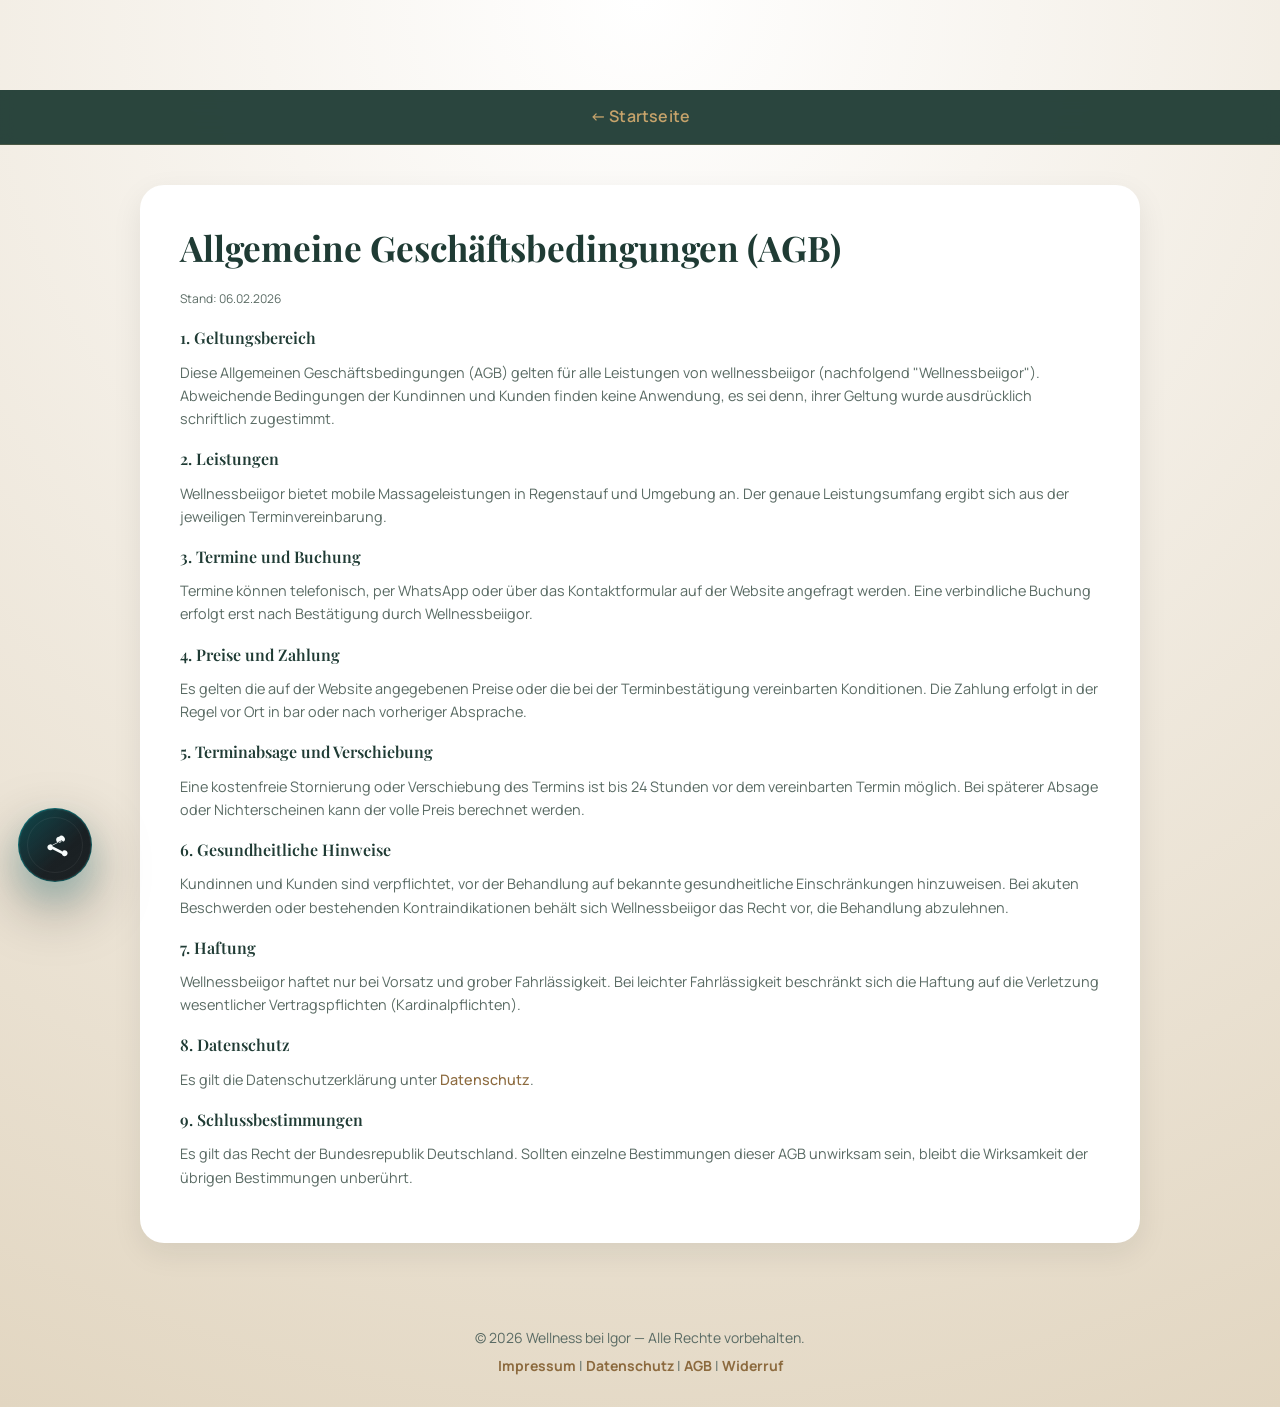
==== commit 221e2fad: "Ad hoc commit 2026-04-03 07:51:43" ====
--- a/agb.html
+++ b/agb.html
@@ -13,8 +13,10 @@
       rel="stylesheet"
       href="https://fonts.googleapis.com/css2?family=Manrope:wght@300;400;500;600;700&family=Playfair+Display:wght@500;600;700&family=Amarillo&display=swap"
     />
-    <link rel="stylesheet" href="styles.css?v=1.33" />
-    <script src="script.js?v=1.33" defer></script>
+    <link rel="stylesheet" href="styles.css?v=1.34" />
+    <link rel="stylesheet" href="floating-share.css?v=1.1" />
+    <script src="script.js?v=1.34" defer></script>
+    <script src="floating-share.js?v=1.1" defer></script>
     <link
       rel="stylesheet"
       href="https://cdnjs.cloudflare.com/ajax/libs/font-awesome/6.5.0/css/all.min.css"
--- a/styles.css
+++ b/styles.css
@@ -21,18 +21,6 @@
 
 @keyframes slideInUp {
   from {
-    opacity: 0;
-    transform: translateY(40px);
-  }
-  to {
-    opacity: 1;
-    transform: translateY(0);
-  }
-}
-
-@keyframes slideInLeft {
-  from {
-    opacity: 0;
     transform: translateX(-40px);
   }
   to {
@@ -93,6 +81,7 @@
   left: 0;
   background: rgba(31, 59, 52, 0.95);
   z-index: 1000;
+  -webkit-backdrop-filter: blur(12px);
   backdrop-filter: blur(12px);
   border-bottom: 1px solid rgba(198, 163, 107, 0.2);
 }
@@ -1382,6 +1371,7 @@
     width: 100%;
     background: rgba(31, 59, 52, 0.63);
     z-index: 1000;
+    -webkit-backdrop-filter: blur(12px);
     backdrop-filter: blur(12px);
     border-bottom: 1px solid rgba(198, 163, 107, 0.2);
   }
--- a/floating-share.css
+++ b/floating-share.css
@@ -0,0 +1,429 @@
+:root {
+  --share-fab-accent: #01b2b8;
+  --share-fab-accent-soft: rgba(1, 178, 184, 0.24);
+  --share-fab-surface: rgba(14, 20, 24, 0.9);
+  --share-fab-surface-strong: rgba(8, 13, 17, 0.96);
+  --share-fab-text: #f7fbfb;
+  --share-fab-border: rgba(255, 255, 255, 0.14);
+  --share-fab-shadow: 0 24px 60px rgba(4, 11, 15, 0.38);
+  --share-fab-blur: blur(18px);
+}
+
+.share-fab {
+  position: fixed;
+  inset: 0;
+  z-index: 1200;
+  pointer-events: none;
+}
+
+.share-fab__overlay {
+  position: fixed;
+  inset: 0;
+  background:
+    radial-gradient(
+      circle at 18% 82%,
+      rgba(1, 178, 184, 0.14),
+      transparent 28%
+    ),
+    rgba(8, 13, 17, 0.18);
+  -webkit-backdrop-filter: blur(0px);
+  backdrop-filter: blur(0px);
+  opacity: 0;
+  pointer-events: none;
+  transition:
+    opacity 0.32s ease,
+    backdrop-filter 0.32s ease,
+    -webkit-backdrop-filter 0.32s ease;
+}
+
+.share-fab__dock {
+  position: fixed;
+  left: max(18px, calc(env(safe-area-inset-left) + 18px));
+  bottom: max(18px, calc(env(safe-area-inset-bottom) + 18px));
+  width: 74px;
+  height: 74px;
+  pointer-events: auto;
+  opacity: 1;
+  transform: translateY(0) scale(1);
+  transition:
+    opacity 0.28s ease,
+    transform 0.34s cubic-bezier(0.22, 1, 0.36, 1);
+}
+
+.share-fab.is-hidden-by-scroll .share-fab__dock {
+  opacity: 0;
+  pointer-events: none;
+  transform: translateY(24px) scale(0.9);
+}
+
+.share-fab__toggle,
+.share-fab__action {
+  border: 0;
+  color: var(--share-fab-text);
+  display: inline-flex;
+  align-items: center;
+  justify-content: center;
+  text-decoration: none;
+  -webkit-backdrop-filter: var(--share-fab-blur);
+  backdrop-filter: var(--share-fab-blur);
+  will-change: transform, opacity, box-shadow;
+}
+
+.share-fab__toggle {
+  position: absolute;
+  left: 0;
+  bottom: 0;
+  width: 74px;
+  height: 74px;
+  border-radius: 50%;
+  background: linear-gradient(
+    145deg,
+    rgba(17, 24, 29, 0.98),
+    rgba(11, 17, 21, 0.92)
+  );
+  border: 1px solid rgba(1, 178, 184, 0.35);
+  box-shadow:
+    0 0 0 1px rgba(255, 255, 255, 0.04) inset,
+    0 16px 32px rgba(1, 178, 184, 0.16),
+    var(--share-fab-shadow);
+  cursor: pointer;
+  outline: none;
+  transition:
+    transform 0.28s cubic-bezier(0.22, 1, 0.36, 1),
+    box-shadow 0.28s ease,
+    border-color 0.28s ease,
+    background 0.28s ease;
+}
+
+.share-fab__toggle::before {
+  content: "";
+  position: absolute;
+  inset: -1px;
+  border-radius: inherit;
+  background: linear-gradient(135deg, rgba(1, 178, 184, 0.32), transparent 62%);
+  opacity: 0.95;
+  pointer-events: none;
+}
+
+.share-fab__toggle::after {
+  content: "";
+  position: absolute;
+  inset: 8px;
+  border-radius: inherit;
+  border: 1px solid rgba(255, 255, 255, 0.08);
+  opacity: 0.8;
+}
+
+.share-fab__toggle:hover,
+.share-fab__toggle:focus-visible {
+  transform: scale(1.05);
+  border-color: rgba(1, 178, 184, 0.7);
+  box-shadow:
+    0 0 0 1px rgba(255, 255, 255, 0.06) inset,
+    0 18px 38px rgba(1, 178, 184, 0.24),
+    0 0 28px rgba(1, 178, 184, 0.26);
+}
+
+.share-fab__toggle:focus-visible {
+  box-shadow:
+    0 0 0 3px rgba(1, 178, 184, 0.2),
+    0 18px 38px rgba(1, 178, 184, 0.28),
+    0 0 28px rgba(1, 178, 184, 0.26);
+}
+
+.share-fab__pulse-ring,
+.share-fab__pulse-ring::after {
+  content: "";
+  position: absolute;
+  inset: -8px;
+  border-radius: 50%;
+  border: 1px solid rgba(1, 178, 184, 0.34);
+  opacity: 0;
+}
+
+.share-fab__pulse-ring {
+  animation: share-fab-pulse 3.6s ease-out infinite;
+}
+
+.share-fab__pulse-ring::after {
+  inset: -14px;
+  animation: share-fab-pulse 3.6s 1.1s ease-out infinite;
+}
+
+.share-fab__tooltip {
+  position: absolute;
+  left: calc(100% + 14px);
+  top: 50%;
+  transform: translateY(-50%) translateX(-6px);
+  padding: 10px 14px;
+  border-radius: 999px;
+  font-size: 0.82rem;
+  font-weight: 700;
+  letter-spacing: 0.06em;
+  text-transform: uppercase;
+  color: var(--share-fab-text);
+  white-space: nowrap;
+  background: rgba(8, 13, 17, 0.78);
+  border: 1px solid rgba(255, 255, 255, 0.12);
+  box-shadow: 0 14px 30px rgba(4, 11, 15, 0.22);
+  opacity: 0;
+  pointer-events: none;
+  transition:
+    opacity 0.24s ease,
+    transform 0.24s ease;
+}
+
+.share-fab__tooltip::before {
+  content: "";
+  position: absolute;
+  left: -6px;
+  top: 50%;
+  width: 12px;
+  height: 12px;
+  background: rgba(8, 13, 17, 0.78);
+  border-left: 1px solid rgba(255, 255, 255, 0.12);
+  border-bottom: 1px solid rgba(255, 255, 255, 0.12);
+  transform: translateY(-50%) rotate(45deg);
+}
+
+.share-fab__toggle:hover .share-fab__tooltip,
+.share-fab__toggle:focus-visible .share-fab__tooltip {
+  opacity: 1;
+  transform: translateY(-50%) translateX(0);
+}
+
+.share-fab__icon {
+  position: absolute;
+  width: 28px;
+  height: 28px;
+  display: inline-flex;
+  align-items: center;
+  justify-content: center;
+  transition:
+    opacity 0.26s ease,
+    transform 0.34s cubic-bezier(0.22, 1, 0.36, 1);
+}
+
+.share-fab__icon svg,
+.share-fab__action svg {
+  width: 100%;
+  height: 100%;
+  display: block;
+}
+
+.share-fab__icon--close {
+  opacity: 0;
+  transform: scale(0.7) rotate(-28deg);
+}
+
+.share-fab__actions {
+  position: absolute;
+  inset: 0;
+}
+
+.share-fab__action {
+  position: absolute;
+  left: 9px;
+  bottom: 9px;
+  width: 56px;
+  height: 56px;
+  border-radius: 50%;
+  background: rgba(10, 16, 20, 0.82);
+  border: 1px solid rgba(255, 255, 255, 0.12);
+  box-shadow:
+    0 14px 30px rgba(4, 11, 15, 0.22),
+    0 0 0 1px rgba(255, 255, 255, 0.03) inset;
+  opacity: 0;
+  pointer-events: none;
+  transform: translate3d(0, 0, 0) scale(0.32) rotate(-22deg);
+  transform-origin: center;
+  transition:
+    transform 0.46s cubic-bezier(0.22, 1, 0.36, 1),
+    opacity 0.28s ease,
+    box-shadow 0.24s ease,
+    border-color 0.24s ease,
+    background 0.24s ease;
+}
+
+.share-fab__action::before {
+  content: "";
+  position: absolute;
+  inset: 1px;
+  border-radius: inherit;
+  background: linear-gradient(
+    145deg,
+    rgba(255, 255, 255, 0.12),
+    transparent 62%
+  );
+  opacity: 0.55;
+}
+
+.share-fab__action:hover,
+.share-fab__action:focus-visible {
+  transform: translate3d(calc(var(--x) * 1px), calc(var(--y) * 1px), 0)
+    scale(1.08) rotate(0deg);
+  border-color: rgba(1, 178, 184, 0.58);
+  box-shadow:
+    0 16px 34px rgba(4, 11, 15, 0.3),
+    0 0 22px rgba(1, 178, 184, 0.22);
+}
+
+.share-fab__action:focus-visible {
+  outline: none;
+}
+
+.share-fab__action--whatsapp {
+  color: #52d67a;
+  --x: 83;
+  --y: -78;
+  --index: 1;
+}
+
+.share-fab__action--facebook {
+  color: #68a5ff;
+  --x: 112;
+  --y: -24;
+  --index: 2;
+}
+
+.share-fab__action--instagram {
+  color: #ff77b4;
+  --x: 30;
+  --y: -112;
+  --index: 0;
+}
+
+.share-fab.is-opening .share-fab__overlay,
+.share-fab.is-open .share-fab__overlay {
+  opacity: 1;
+  pointer-events: auto;
+  -webkit-backdrop-filter: blur(12px);
+  backdrop-filter: blur(12px);
+}
+
+.share-fab.is-opening .share-fab__action,
+.share-fab.is-open .share-fab__action {
+  opacity: 1;
+  pointer-events: auto;
+  transform: translate3d(calc(var(--x) * 1px), calc(var(--y) * 1px), 0) scale(1)
+    rotate(0deg);
+  transition-delay: calc(var(--index) * 55ms);
+}
+
+.share-fab.is-closing .share-fab__action {
+  transition-delay: calc((2 - var(--index)) * 40ms);
+}
+
+.share-fab.is-opening .share-fab__toggle,
+.share-fab.is-open .share-fab__toggle {
+  transform: scale(1.02) rotate(45deg);
+  border-color: rgba(1, 178, 184, 0.78);
+  box-shadow:
+    0 0 0 1px rgba(255, 255, 255, 0.06) inset,
+    0 18px 40px rgba(1, 178, 184, 0.28),
+    0 0 34px rgba(1, 178, 184, 0.22);
+}
+
+.share-fab.is-opening .share-fab__icon--share,
+.share-fab.is-open .share-fab__icon--share {
+  opacity: 0;
+  transform: scale(0.72) rotate(24deg);
+}
+
+.share-fab.is-opening .share-fab__icon--close,
+.share-fab.is-open .share-fab__icon--close {
+  opacity: 1;
+  transform: scale(1) rotate(0deg);
+}
+
+.share-fab.is-opening .share-fab__pulse-ring,
+.share-fab.is-open .share-fab__pulse-ring,
+.share-fab__toggle:hover .share-fab__pulse-ring,
+.share-fab__toggle:focus-visible .share-fab__pulse-ring {
+  animation-play-state: paused;
+  opacity: 0;
+}
+
+body.menu-open .share-fab {
+  visibility: hidden;
+}
+
+@keyframes share-fab-pulse {
+  0% {
+    opacity: 0;
+    transform: scale(0.92);
+  }
+  18% {
+    opacity: 0.36;
+  }
+  70% {
+    opacity: 0;
+  }
+  100% {
+    opacity: 0;
+    transform: scale(1.18);
+  }
+}
+
+@media (max-width: 767px) {
+  .share-fab__dock {
+    width: 82px;
+    height: 82px;
+    left: max(14px, calc(env(safe-area-inset-left) + 14px));
+    bottom: max(14px, calc(env(safe-area-inset-bottom) + 14px));
+  }
+
+  .share-fab__toggle {
+    width: 82px;
+    height: 82px;
+  }
+
+  .share-fab__action {
+    left: 10px;
+    bottom: 10px;
+    width: 62px;
+    height: 62px;
+  }
+
+  .share-fab__icon {
+    width: 30px;
+    height: 30px;
+  }
+
+  .share-fab__action--instagram {
+    --x: 34;
+    --y: -124;
+  }
+
+  .share-fab__action--whatsapp {
+    --x: 92;
+    --y: -88;
+  }
+
+  .share-fab__action--facebook {
+    --x: 126;
+    --y: -28;
+  }
+}
+
+@media (max-width: 560px) {
+  .share-fab__tooltip {
+    display: none;
+  }
+}
+
+@media (prefers-reduced-motion: reduce) {
+  .share-fab__overlay,
+  .share-fab__toggle,
+  .share-fab__icon,
+  .share-fab__action,
+  .share-fab__tooltip {
+    transition-duration: 0.01ms !important;
+    transition-delay: 0ms !important;
+  }
+
+  .share-fab__pulse-ring,
+  .share-fab__pulse-ring::after {
+    animation: none;
+  }
+}
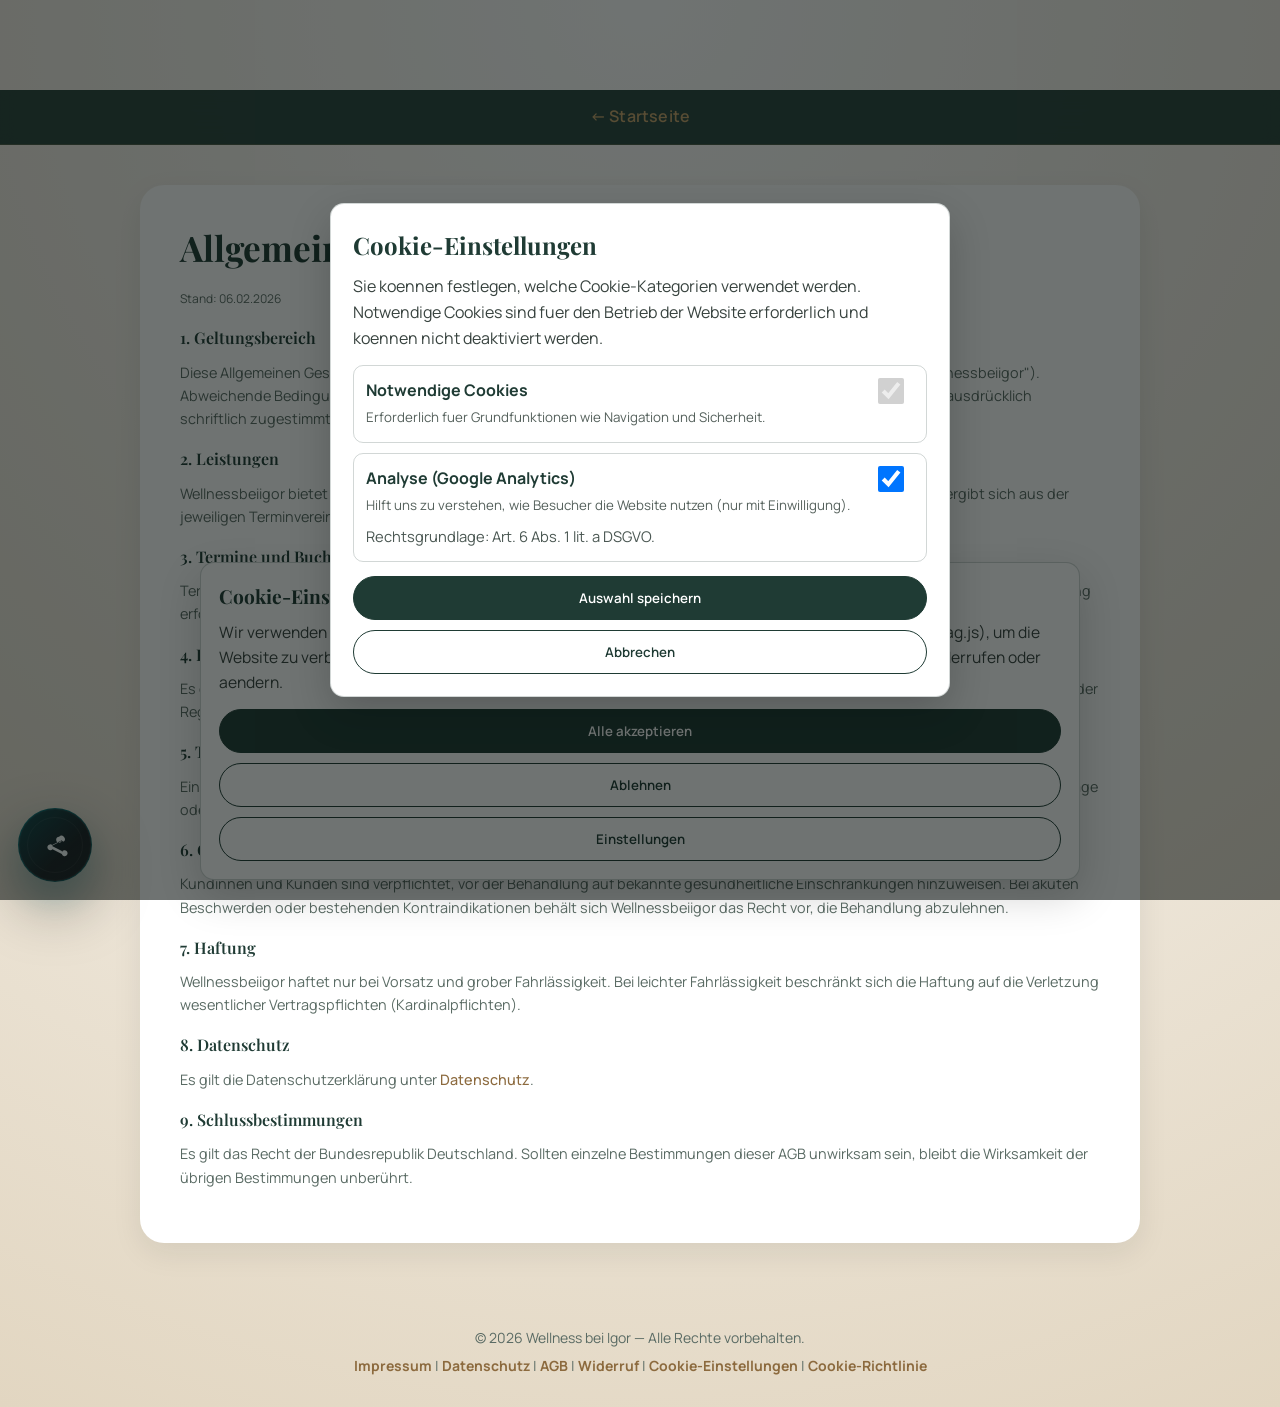
==== commit a9e4294c: "Ad hoc commit 2026-04-27 06:04:59" ====
--- a/agb.html
+++ b/agb.html
@@ -13,10 +13,12 @@
       rel="stylesheet"
       href="https://fonts.googleapis.com/css2?family=Manrope:wght@300;400;500;600;700&family=Playfair+Display:wght@500;600;700&family=Amarillo&display=swap"
     />
-    <link rel="stylesheet" href="styles.css?v=1.34" />
-    <link rel="stylesheet" href="floating-share.css?v=1.1" />
-    <script src="script.js?v=1.34" defer></script>
-    <script src="floating-share.js?v=1.1" defer></script>
+    <link rel="stylesheet" href="styles.css?v=1.41" />
+    <link rel="stylesheet" href="floating-share.css?v=1.4" />
+    <link rel="stylesheet" href="cookie-consent.css?v=1.1" />
+    <script src="script.js?v=1.41" defer></script>
+    <script src="floating-share.js?v=1.4" defer></script>
+    <script src="cookie-consent.js?v=1.4" defer></script>
     <link
       rel="stylesheet"
       href="https://cdnjs.cloudflare.com/ajax/libs/font-awesome/6.5.0/css/all.min.css"
--- a/styles.css
+++ b/styles.css
@@ -463,7 +463,7 @@
   padding: 100px 0 100px;
   text-align: center;
   display: grid;
-  grid-template-columns: repeat(auto-fit, minmax(250px, 1fr));
+  grid-template-columns: repeat(auto-fit, minmax(300px, 1fr));
   gap: 24px;
 }
 
@@ -501,6 +501,7 @@
   padding: 16px 16px 6px;
   font-size: 1.1rem;
   color: var(--bg-deep);
+  text-align: center;
 }
 
 .card .price {
--- a/cookie-consent.css
+++ b/cookie-consent.css
@@ -0,0 +1,150 @@
+.cookie-consent-banner {
+  position: fixed;
+  left: 20px;
+  right: 20px;
+  bottom: 20px;
+  max-width: 880px;
+  margin: 0 auto;
+  background: #ffffff;
+  color: #1f2a26;
+  border: 1px solid rgba(31, 59, 52, 0.22);
+  border-radius: 14px;
+  box-shadow: 0 16px 42px rgba(0, 0, 0, 0.18);
+  padding: 18px;
+  z-index: 25000;
+}
+
+.cookie-consent-banner[hidden],
+.cookie-consent-modal[hidden] {
+  display: none !important;
+}
+
+.cookie-consent-title {
+  font-family: "Playfair Display", serif;
+  font-size: 1.2rem;
+  margin: 0 0 8px;
+  color: #1f3b34;
+}
+
+.cookie-consent-text {
+  margin: 0;
+  color: #38433f;
+  font-size: 0.98rem;
+}
+
+.cookie-consent-actions {
+  margin-top: 14px;
+  display: flex;
+  flex-wrap: wrap;
+  gap: 10px;
+}
+
+.cookie-btn {
+  appearance: none;
+  border: 1px solid #1f3b34;
+  border-radius: 999px;
+  padding: 9px 16px;
+  font-weight: 600;
+  cursor: pointer;
+  font-family: inherit;
+  background: #fff;
+  color: #1f3b34;
+}
+
+.cookie-btn:hover {
+  background: #f2f4f3;
+}
+
+.cookie-btn-primary {
+  background: #1f3b34;
+  color: #ffffff;
+}
+
+.cookie-btn-primary:hover {
+  background: #2d5047;
+}
+
+.cookie-consent-backdrop {
+  position: fixed;
+  inset: 0;
+  background: rgba(8, 15, 13, 0.58);
+  z-index: 26000;
+  display: grid;
+  place-items: center;
+  padding: 20px;
+}
+
+.cookie-consent-modal {
+  width: min(620px, 100%);
+  background: #ffffff;
+  border-radius: 14px;
+  border: 1px solid rgba(31, 59, 52, 0.2);
+  box-shadow: 0 16px 42px rgba(0, 0, 0, 0.2);
+  padding: 22px;
+}
+
+.cookie-consent-modal h2 {
+  margin: 0 0 10px;
+  font-family: "Playfair Display", serif;
+  color: #1f3b34;
+}
+
+.cookie-consent-modal p {
+  margin: 0 0 14px;
+  color: #38433f;
+}
+
+.cookie-category {
+  border: 1px solid rgba(31, 59, 52, 0.2);
+  border-radius: 10px;
+  padding: 12px;
+  margin: 0 0 10px;
+}
+
+.cookie-category-header {
+  display: flex;
+  justify-content: space-between;
+  align-items: center;
+  gap: 10px;
+}
+
+.cookie-category-title {
+  font-weight: 700;
+  color: #1f3b34;
+}
+
+.cookie-category small {
+  color: #55615c;
+}
+
+.cookie-switch {
+  width: 46px;
+  height: 26px;
+}
+
+.cookie-note {
+  margin-top: 8px;
+  font-size: 0.92rem;
+  color: #4a5752;
+}
+
+.cookie-footer-link {
+  text-decoration: none;
+}
+
+@media (max-width: 700px) {
+  .cookie-consent-banner {
+    left: 10px;
+    right: 10px;
+    bottom: 10px;
+    padding: 14px;
+  }
+
+  .cookie-consent-actions {
+    flex-direction: column;
+  }
+
+  .cookie-btn {
+    width: 100%;
+  }
+}
